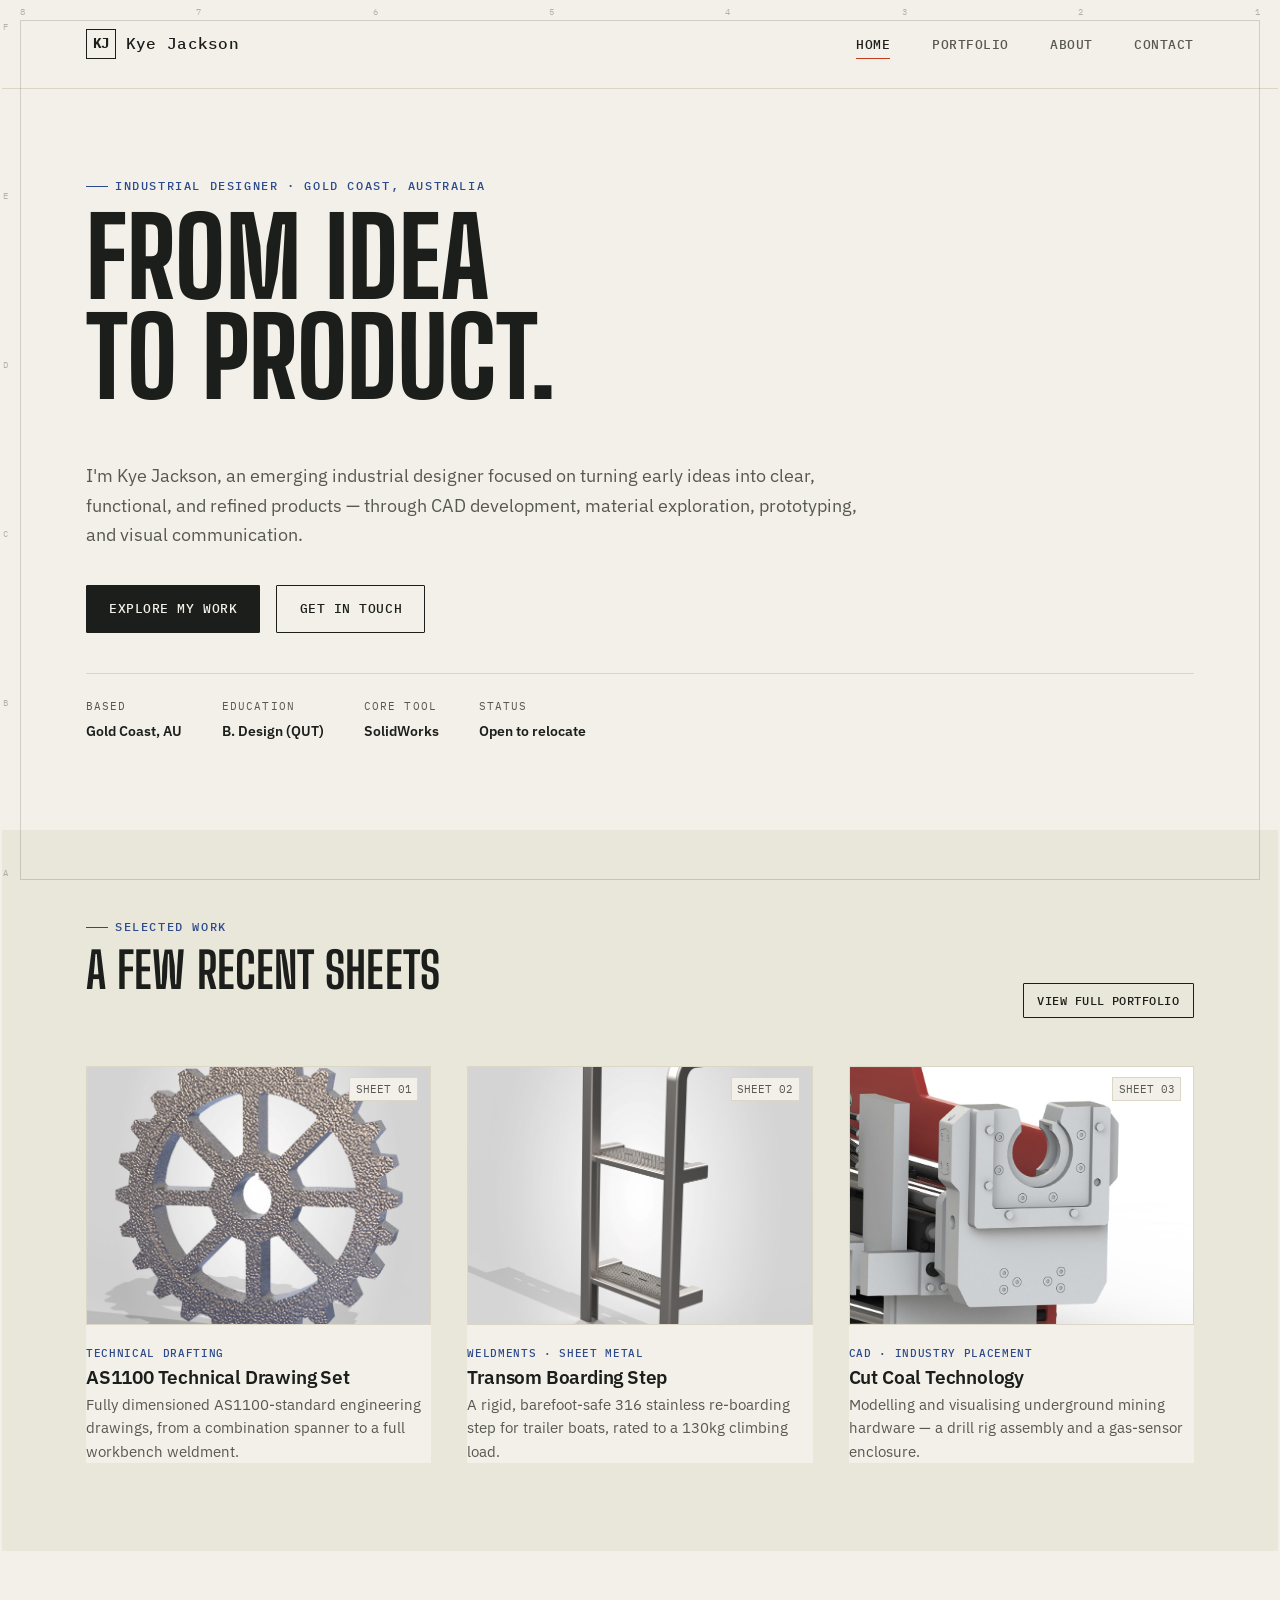
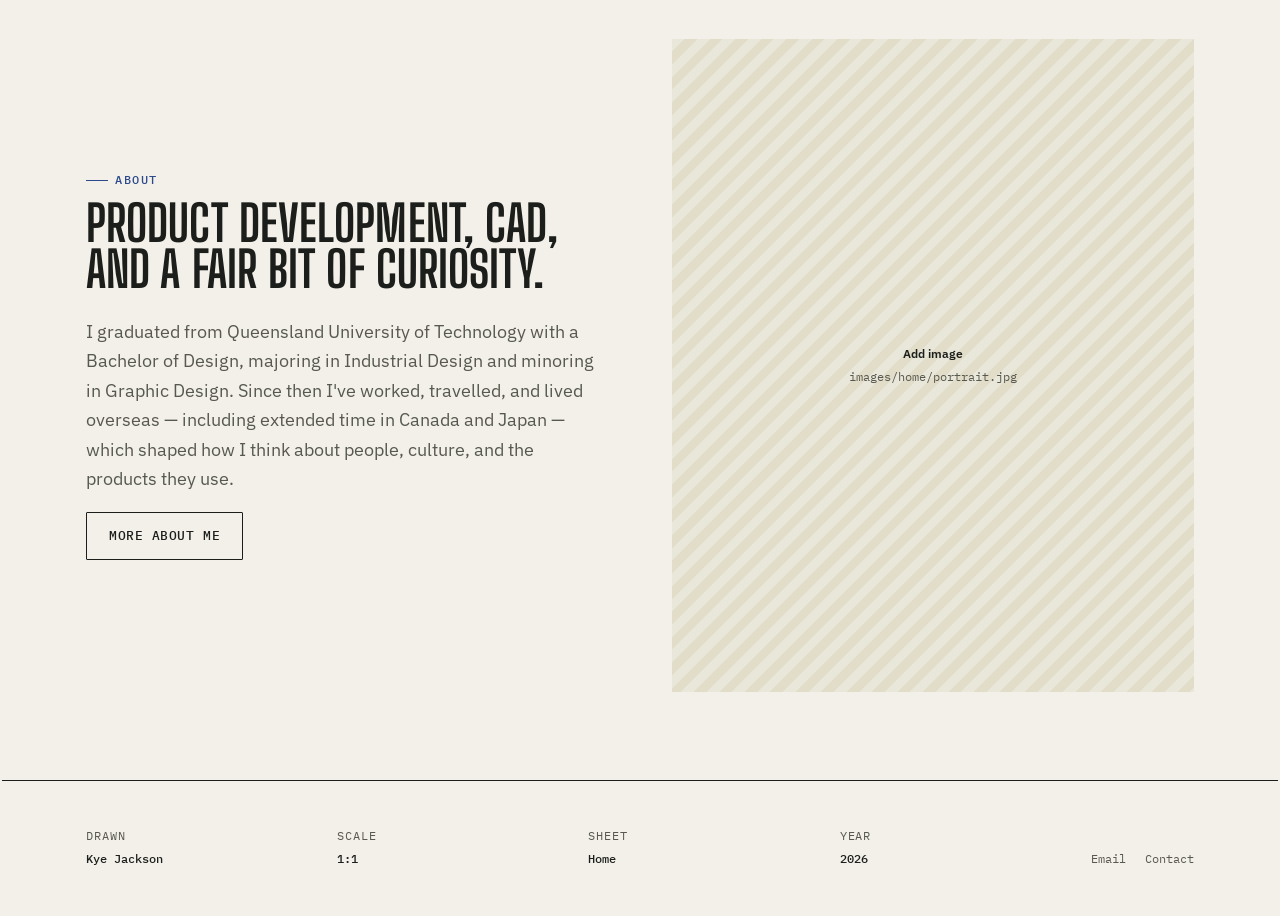
==== index.html @ 8d2ecda6 "Initial commit: portfolio site ready for deploy Static HTML/CSS/JS portfolio replacing the Squarespa" ====
<!doctype html>
<html lang="en-AU">
<head>
<meta charset="UTF-8" />
<meta name="viewport" content="width=device-width, initial-scale=1.0" />
<title>Kye Jackson — Industrial Designer</title>
<meta name="description" content="Kye Jackson is an emerging industrial designer based on the Gold Coast, Australia, focused on turning early ideas into clear, functional, refined products." />
<link rel="canonical" href="https://kyejackson.com/" />
<link rel="icon" href="images/favicon.svg" type="image/svg+xml" />
<link rel="icon" href="images/favicon-32.png" sizes="32x32" />
<link rel="apple-touch-icon" href="images/apple-touch-icon.png" />
<meta name="theme-color" content="#f2f0e8" />
<meta property="og:type" content="website" />
<meta property="og:site_name" content="Kye Jackson" />
<meta property="og:url" content="https://kyejackson.com/" />
<meta property="og:title" content="Kye Jackson — Industrial Designer" />
<meta property="og:description" content="Kye Jackson is an emerging industrial designer based on the Gold Coast, Australia, focused on turning early ideas into clear, functional, refined products." />
<meta property="og:image" content="https://kyejackson.com/images/og-card.jpg" />
<meta property="og:image:width" content="1200" />
<meta property="og:image:height" content="630" />
<meta name="twitter:card" content="summary_large_image" />
<meta name="twitter:title" content="Kye Jackson — Industrial Designer" />
<meta name="twitter:description" content="Kye Jackson is an emerging industrial designer based on the Gold Coast, Australia, focused on turning early ideas into clear, functional, refined products." />
<meta name="twitter:image" content="https://kyejackson.com/images/og-card.jpg" />
<link rel="preconnect" href="https://fonts.googleapis.com">
<link rel="preconnect" href="https://fonts.gstatic.com" crossorigin>
<link href="https://fonts.googleapis.com/css2?family=Big+Shoulders+Display:wght@700;800;900&family=IBM+Plex+Mono:wght@400;500&family=IBM+Plex+Sans:wght@400;500;600&display=swap" rel="stylesheet">
<link rel="stylesheet" href="css/style.css" />
</head>
<body data-sheet="HOME">

<header class="site-header">
  <div class="container nav">
    <a href="index.html" class="nav-logo"><span class="mark">KJ</span>Kye Jackson</a>
    <button class="nav-toggle" aria-label="Toggle menu" aria-expanded="false">
      <span></span><span></span><span></span>
    </button>
    <ul class="nav-links">
      <li><a href="index.html" aria-current="page">Home</a></li>
      <li><a href="portfolio.html">Portfolio</a></li>
      <li><a href="about.html">About</a></li>
      <li><a href="contact.html">Contact</a></li>
    </ul>
  </div>
</header>

<main>

  <section class="hero container">
    <span class="eyebrow">Industrial Designer · Gold Coast, Australia</span>
    <h1>From idea<br>to product.</h1>
    <p class="lede">I'm Kye Jackson, an emerging industrial designer focused on turning early ideas into clear, functional, and refined products — through CAD development, material exploration, prototyping, and visual communication.</p>
    <div class="hero-actions">
      <a href="portfolio.html" class="btn btn-primary">Explore My Work</a>
      <a href="contact.html" class="btn btn-secondary">Get In Touch</a>
    </div>
    <dl class="hero-meta">
      <div><dt>Based</dt><dd>Gold Coast, AU</dd></div>
      <div><dt>Education</dt><dd>B. Design (QUT)</dd></div>
      <div><dt>Core Tool</dt><dd>SolidWorks</dd></div>
      <div><dt>Status</dt><dd>Open to relocate</dd></div>
    </dl>
  </section>

  <section class="section section-alt">
    <div class="container">
      <div class="section-head">
        <div>
          <span class="eyebrow">Selected Work</span>
          <h2 class="mt-0">A few recent sheets</h2>
        </div>
        <a href="portfolio.html" class="btn btn-secondary btn-sm">View full portfolio</a>
      </div>

      <div class="featured-grid">

        <a href="projects/as1100-technical-drafting.html" class="project-card">
          <div class="project-thumb">
            <span class="corner tl"></span><span class="corner br"></span>
            <span class="sheet-no">SHEET 01</span>
            <img src="images/as1100/gear-render-cast.jpg" alt="Cast-textured render of the timing gear from the AS1100 drawing set." />
          </div>
          <span class="tag">Technical Drafting</span>
          <h3>AS1100 Technical Drawing Set</h3>
          <p>Fully dimensioned AS1100-standard engineering drawings, from a combination spanner to a full workbench weldment.</p>
        </a>

        <a href="projects/transom-boarding-step.html" class="project-card">
          <div class="project-thumb">
            <span class="corner tl"></span><span class="corner br"></span>
            <span class="sheet-no">SHEET 02</span>
            <img src="images/transom/hero.jpg" alt="Render of a stainless steel transom boarding step." />
          </div>
          <span class="tag">Weldments · Sheet Metal</span>
          <h3>Transom Boarding Step</h3>
          <p>A rigid, barefoot-safe 316 stainless re-boarding step for trailer boats, rated to a 130kg climbing load.</p>
        </a>

        <a href="projects/cut-coal-technology-cad.html" class="project-card">
          <div class="project-thumb">
            <span class="corner tl"></span><span class="corner br"></span>
            <span class="sheet-no">SHEET 03</span>
            <img src="images/coal-cad/drill-rig-2.jpg" alt="Render of a mining drill rig assembly." />
          </div>
          <span class="tag">CAD · Industry Placement</span>
          <h3>Cut Coal Technology</h3>
          <p>Modelling and visualising underground mining hardware — a drill rig assembly and a gas-sensor enclosure.</p>
        </a>

      </div>
    </div>
  </section>

  <section class="section">
    <div class="container split">
      <div class="split-content">
        <span class="eyebrow">About</span>
        <h2>Product development, CAD, and a fair bit of curiosity.</h2>
        <p class="lede">I graduated from Queensland University of Technology with a Bachelor of Design, majoring in Industrial Design and minoring in Graphic Design. Since then I've worked, travelled, and lived overseas — including extended time in Canada and Japan — which shaped how I think about people, culture, and the products they use.</p>
        <a href="about.html" class="btn btn-secondary">More about me</a>
      </div>
      <div class="split-media">
        <div class="placeholder-thumb">
          <span><strong>Add image</strong>images/home/portrait.jpg</span>
        </div>
      </div>
    </div>
  </section>

</main>

<footer class="site-footer">
  <div class="container">
    <dl class="title-block">
      <div><dt>Drawn</dt><dd>Kye Jackson</dd></div>
      <div><dt>Scale</dt><dd>1:1</dd></div>
      <div><dt>Sheet</dt><dd>Home</dd></div>
      <div><dt>Year</dt><dd><span id="year"></span></dd></div>
      <div class="footer-links">
        <a href="mailto:kyejackoson@gmail.com">Email</a>
        <a href="contact.html">Contact</a>
      </div>
    </dl>
  </div>
</footer>

<script src="js/main.js"></script>
<script>document.getElementById("year").textContent = new Date().getFullYear();</script>
</body>
</html>
---- css/style.css ----
/* ==========================================================================
   Kye Jackson — Industrial Design Portfolio
   Design system: drafting-sheet chrome, blueprint/redline accents,
   condensed industrial display type + monospace spec type.
   ========================================================================== */

:root {
  --paper: #f2f0e8;
  --paper-dim: #e9e6da;
  --line: #dbd6c6;
  --ink: #1c1e1b;
  --ink-soft: #57584f;
  --blueprint: #2c4a8c;
  --blueprint-dim: #dfe4ee;
  --redline: #c23b1e;
  --redline-text: #9e2f17;

  --font-display: "Big Shoulders Display", "Arial Narrow", sans-serif;
  --font-body: "IBM Plex Sans", -apple-system, "Segoe UI", sans-serif;
  --font-mono: "IBM Plex Mono", ui-monospace, "SF Mono", Consolas, monospace;

  --container: 1180px;
  --frame-inset: 16px;
  --nav-h: 88px;
  --radius: 1px;
}

* { box-sizing: border-box; }
html { scroll-behavior: smooth; }

body {
  margin: 0;
  font-family: var(--font-body);
  background: var(--paper);
  color: var(--ink);
  -webkit-font-smoothing: antialiased;
  line-height: 1.6;
}

img { max-width: 100%; display: block; }
a { color: inherit; text-decoration: none; }

h1, h2, h3, h4 {
  font-family: var(--font-display);
  font-weight: 700;
  text-transform: uppercase;
  line-height: 0.92;
  letter-spacing: 0.002em;
  margin: 0 0 0.5em;
}

h1 { font-size: clamp(3.2rem, 9vw, 6.8rem); font-weight: 800; }
h2 { font-size: clamp(2rem, 4.4vw, 3.1rem); }
h3 { font-family: var(--font-body); font-weight: 600; text-transform: none; font-size: 1.2rem; letter-spacing: -0.01em; }

p { margin: 0 0 1em; color: var(--ink); max-width: 62ch; }

.mono {
  font-family: var(--font-mono);
  letter-spacing: 0.02em;
}

.eyebrow {
  display: flex;
  align-items: center;
  gap: 0.6em;
  font-family: var(--font-mono);
  font-size: 0.72rem;
  font-weight: 500;
  letter-spacing: 0.14em;
  text-transform: uppercase;
  color: var(--blueprint);
  margin-bottom: 1em;
}
.eyebrow::before {
  content: "";
  width: 22px;
  height: 1px;
  background: var(--blueprint);
  display: inline-block;
}

.lede {
  font-size: 1.15rem;
  color: var(--ink-soft);
  max-width: 42em;
}

.container {
  max-width: var(--container);
  margin: 0 auto;
  padding: 0 2.25rem;
}

/* ---------- Buttons ---------- */
.btn {
  display: inline-flex;
  align-items: center;
  gap: 0.6em;
  padding: 0.95em 1.7em;
  border-radius: var(--radius);
  font-family: var(--font-mono);
  font-weight: 500;
  font-size: 0.82rem;
  letter-spacing: 0.04em;
  text-transform: uppercase;
  border: 1px solid var(--ink);
  transition: background 0.15s ease, color 0.15s ease, border-color 0.15s ease;
}
.btn-primary { background: var(--ink); color: var(--paper); }
.btn-primary:hover { background: var(--blueprint); border-color: var(--blueprint); }
.btn-secondary { background: transparent; color: var(--ink); border-color: var(--ink); }
.btn-secondary:hover { background: var(--ink); color: var(--paper); }
.btn-sm { padding: 0.65em 1.2em; font-size: 0.72rem; }

/* ---------- Drafting-sheet frame (injected by main.js) ---------- */
.sheet-frame {
  position: fixed;
  inset: 0;
  pointer-events: none;
  z-index: 60;
  display: none;
}
.sheet-frame__border {
  position: absolute;
  inset: var(--frame-inset);
  border: 1px solid var(--ink);
  opacity: 0.16;
}
.sheet-frame__ticks-x,
.sheet-frame__ticks-y {
  position: absolute;
  display: flex;
  color: var(--ink-soft);
  opacity: 0.4;
  font-family: var(--font-mono);
  font-size: 9px;
  letter-spacing: 0.05em;
}
.sheet-frame__ticks-x {
  top: calc(var(--frame-inset) - 15px);
  left: var(--frame-inset);
  right: var(--frame-inset);
  justify-content: space-between;
}
.sheet-frame__ticks-y {
  top: var(--frame-inset);
  bottom: var(--frame-inset);
  left: calc(var(--frame-inset) - 17px);
  flex-direction: column;
  justify-content: space-between;
}
@media (min-width: 900px) {
  .sheet-frame { display: block; }
  :root { --frame-inset: 20px; }
  body { padding: 0 2px; }
}

/* ---------- Nav ---------- */
.site-header {
  position: sticky;
  top: 0;
  z-index: 50;
  background: rgba(242, 240, 232, 0.92);
  backdrop-filter: blur(6px);
  border-bottom: 1px solid var(--line);
}
.nav {
  height: var(--nav-h);
  display: flex;
  align-items: center;
  justify-content: space-between;
}
.nav-logo {
  font-family: var(--font-mono);
  font-weight: 500;
  font-size: 1rem;
  letter-spacing: 0.02em;
  display: flex;
  align-items: center;
  gap: 0.6em;
}
.nav-logo .mark {
  width: 30px;
  height: 30px;
  border: 1px solid var(--ink);
  display: flex;
  align-items: center;
  justify-content: center;
  font-weight: 700;
  font-size: 0.85rem;
}
.nav-links {
  display: flex;
  align-items: center;
  gap: 2.6rem;
  list-style: none;
  margin: 0;
  padding: 0;
}
.nav-links a {
  position: relative;
  font-family: var(--font-mono);
  font-size: 0.8rem;
  font-weight: 500;
  letter-spacing: 0.04em;
  text-transform: uppercase;
  color: var(--ink-soft);
  padding: 0.3em 0;
}
.nav-links a::after {
  content: "";
  position: absolute;
  left: 0; right: 100%;
  bottom: -2px;
  height: 1px;
  background: var(--redline);
  transition: right 0.22s ease;
}
.nav-links a:hover,
.nav-links a[aria-current="page"] { color: var(--ink); }
.nav-links a:hover::after,
.nav-links a[aria-current="page"]::after { right: 0; }

.nav-toggle {
  display: none;
  flex-direction: column;
  gap: 5px;
  background: none;
  border: none;
  padding: 8px;
  cursor: pointer;
}
.nav-toggle span { width: 22px; height: 2px; background: var(--ink); }

/* ---------- Hero ---------- */
/* padding-top/bottom only: .hero is combined with .container on the same
   element, and a shorthand `padding` here would zero out .container's
   left/right padding since both set the same property. */
.hero { padding-top: 5.5rem; padding-bottom: 4.5rem; }
.hero-meta {
  display: flex;
  gap: 2.5rem;
  margin-top: 2.5rem;
  padding-top: 1.5rem;
  border-top: 1px solid var(--line);
  flex-wrap: wrap;
}
.hero-meta div dt {
  font-family: var(--font-mono);
  font-size: 0.68rem;
  text-transform: uppercase;
  letter-spacing: 0.1em;
  color: var(--ink-soft);
  margin-bottom: 0.35em;
}
.hero-meta div dd { margin: 0; font-weight: 600; font-size: 0.9rem; }
.hero-actions { display: flex; gap: 1rem; margin-top: 2.2rem; flex-wrap: wrap; }

/* ---------- Sections ---------- */
.section { padding: 5.5rem 0; position: relative; }
.section-alt { background: var(--paper-dim); }
.section-rule {
  border: none;
  border-top: 1px solid var(--line);
  margin: 0;
}
.section-head {
  display: flex;
  align-items: flex-end;
  justify-content: space-between;
  gap: 2rem;
  margin-bottom: 3rem;
  flex-wrap: wrap;
}
.section-head .lede { margin: 0; }
.section-index {
  font-family: var(--font-mono);
  font-size: 0.78rem;
  color: var(--ink-soft);
  white-space: nowrap;
}

/* ---------- Project grid / cards ---------- */
.project-grid { display: grid; grid-template-columns: repeat(2, 1fr); gap: 3px; }
.project-card { display: block; background: var(--paper); }
.project-thumb {
  position: relative;
  aspect-ratio: 4 / 3;
  background: var(--paper-dim);
  border: 1px solid var(--line);
  overflow: hidden;
  margin-bottom: 1.2rem;
}
.project-thumb img { width: 100%; height: 100%; object-fit: cover; transition: transform 0.4s ease; }
.project-card:hover .project-thumb img { transform: scale(1.03); }

.project-thumb .corner {
  position: absolute;
  width: 14px; height: 14px;
  border-color: var(--redline);
  opacity: 0;
  transition: opacity 0.2s ease;
}
.project-thumb .corner.tl { top: 8px; left: 8px; border-top: 1.5px solid; border-left: 1.5px solid; }
.project-thumb .corner.br { bottom: 8px; right: 8px; border-bottom: 1.5px solid; border-right: 1.5px solid; }
.project-card:hover .corner { opacity: 0.9; }

.project-thumb .sheet-no {
  position: absolute;
  top: 10px; right: 12px;
  font-family: var(--font-mono);
  font-size: 0.68rem;
  color: var(--ink-soft);
  background: var(--paper);
  padding: 0.2em 0.5em;
  border: 1px solid var(--line);
}

.placeholder-thumb {
  width: 100%;
  height: 100%;
  display: flex;
  align-items: center;
  justify-content: center;
  text-align: center;
  padding: 1rem;
  font-family: var(--font-mono);
  font-size: 0.72rem;
  color: var(--ink-soft);
  background: repeating-linear-gradient(135deg, var(--paper-dim), var(--paper-dim) 9px, #e2ddc9 9px, #e2ddc9 18px);
}
.placeholder-thumb strong { display: block; font-family: var(--font-body); color: var(--ink); font-weight: 600; margin-bottom: 0.4em; }

.project-card .tag {
  font-family: var(--font-mono);
  font-size: 0.7rem;
  font-weight: 500;
  letter-spacing: 0.06em;
  text-transform: uppercase;
  color: var(--blueprint);
  margin-bottom: 0.5em;
  display: block;
}
.project-card h3 { margin-bottom: 0.35em; }
.project-card p { color: var(--ink-soft); font-size: 0.92rem; margin: 0; }
.project-card .scale-tag {
  font-family: var(--font-mono);
  font-size: 0.68rem;
  color: var(--ink-soft);
  margin-top: 0.6em;
  display: block;
}

.coming-soon { opacity: 0.55; }
.coming-soon .project-thumb { cursor: default; }

/* padding around grid cells so the 3px gap reads as hairline rules on paper */
.project-grid .project-card { padding: 0 1.6rem 2.4rem 0; }
.project-grid .project-card:nth-child(2n) { padding-right: 0; padding-left: 1.6rem; }

/* ---------- Featured strip on home ---------- */
.featured-grid { display: grid; grid-template-columns: repeat(3, 1fr); gap: 2.25rem; }

/* ---------- Split (about blurb) ---------- */
.split { display: grid; grid-template-columns: 1fr 1fr; gap: 4rem; align-items: center; }
.split-media .placeholder-thumb,
.split-media img { aspect-ratio: 4 / 5; }
.split-media img { width: 100%; height: 100%; object-fit: cover; border: 1px solid var(--line); }

/* ---------- Skills list ---------- */
.tag-list { display: flex; flex-wrap: wrap; gap: 0.6rem; margin-top: 1.2rem; padding: 0; }
.tag-list li {
  list-style: none;
  padding: 0.5em 1em;
  border: 1px solid var(--ink);
  font-family: var(--font-mono);
  font-size: 0.78rem;
  letter-spacing: 0.02em;
  color: var(--ink);
}

/* ---------- Case study page ---------- */
.case-hero { padding-top: 3.5rem; }
.case-meta {
  display: grid;
  grid-template-columns: repeat(4, auto);
  gap: 2.5rem;
  margin-top: 2.5rem;
  padding: 1.6rem 0;
  border-top: 1px solid var(--ink);
  border-bottom: 1px solid var(--ink);
}
.case-meta div dt {
  font-family: var(--font-mono);
  font-size: 0.68rem;
  text-transform: uppercase;
  letter-spacing: 0.1em;
  color: var(--ink-soft);
  margin-bottom: 0.4em;
}
.case-meta div dd { margin: 0; font-weight: 600; font-size: 0.95rem; }

.case-hero-image {
  margin-top: 3rem;
  aspect-ratio: 16 / 9;
  background: var(--paper-dim);
  border: 1px solid var(--line);
  overflow: hidden;
}
.case-hero-image img { width: 100%; height: 100%; object-fit: cover; }
.case-hero-image .zoom-link { width: 100%; height: 100%; }

/* Hero showing a full drawing sheet: match A3 landscape and contain it. */
.case-hero-image--sheet { aspect-ratio: 1.414 / 1; background: #fff; }
.case-hero-image--sheet img { object-fit: contain; }

/* Hero for wide 2:1 studio render plates. */
.case-hero-image--pano { aspect-ratio: 2.05 / 1; }

/* Hero for a square render — keeps it from being cropped to a letterbox. */
.case-hero-image--square { aspect-ratio: 1 / 1; max-width: 620px; }

.case-section { padding: 4rem 0; border-bottom: 1px solid var(--line); }
.case-section:last-of-type { border-bottom: none; }
.case-section-inner { display: grid; grid-template-columns: 220px 1fr; gap: 3rem; }
.case-section-inner h2 { margin: 0; font-size: 1.5rem; }
.case-section-inner .sheet-label {
  display: block;
  font-family: var(--font-mono);
  font-size: 0.7rem;
  color: var(--redline-text);
  letter-spacing: 0.06em;
  margin-bottom: 0.8em;
}

.case-gallery { display: grid; grid-template-columns: repeat(2, 1fr); gap: 1.25rem; align-items: start; }
.case-gallery .placeholder-thumb, .case-gallery img { aspect-ratio: 4 / 3; }
/* Renders are square, so a 1:1 cell fills edge to edge with no empty bars;
   drawing sheets keep the wider cell that suits an A3 landscape page. */
.render-cell img { aspect-ratio: 1 / 1; }
/* contain, not cover: renders are square and drawing sheets are A3 landscape —
   cropping either one to the cell ratio cuts off the part being shown. */
.case-gallery img {
  width: 100%;
  border: 1px solid var(--line);
  object-fit: contain;
  background: #fff;
}
.case-gallery.full { grid-template-columns: 1fr; }
.case-gallery.full .placeholder-thumb, .case-gallery.full img { aspect-ratio: 16 / 9; }

/* Renders shot on a black backdrop: fill the cell edge to edge on a matching
   ground, so they read as deliberate dark plates rather than a black rectangle
   letterboxed inside a white box. */
.plate-dark img {
  object-fit: cover;
  background: #0d0d0d;
  border-color: #0d0d0d;
}

.case-gallery.three { grid-template-columns: repeat(3, 1fr); }
.case-gallery.four { grid-template-columns: repeat(4, 1fr); }
/* Wide studio renders: 2:1 plates that shouldn't be squeezed into a 4:3 cell. */
.case-gallery.wide img { aspect-ratio: 2 / 1; object-fit: cover; }
.case-gallery.three img, .case-gallery.four img { aspect-ratio: 1 / 1; }

/* Numbered step captions for process sequences. */
.step-caption { counter-increment: step; }
.case-gallery.steps { counter-reset: step; }
.step-caption span:first-child::before {
  content: counter(step, decimal-leading-zero) " — ";
  color: var(--redline-text);
}

/* A3 landscape sheet — sized to the drawing's own ratio so nothing is cropped. */
.sheet-figure { margin: 0; }
.sheet-figure img {
  width: 100%;
  aspect-ratio: 1.414 / 1;
  object-fit: contain;
  background: #fff;
  border: 1px solid var(--line);
}

.drawing-cell { display: flex; flex-direction: column; }

/* Compact comparison table — reads like a spec block on a drawing sheet, not a
   data grid. Scrolls inside itself on narrow screens so the page never does. */
.spec-table-wrap { overflow-x: auto; margin: 1.5rem 0 0; }
.spec-table {
  width: 100%;
  min-width: 560px;
  border-collapse: collapse;
  font-size: 0.88rem;
}
.spec-table th, .spec-table td {
  text-align: left;
  vertical-align: top;
  padding: 0.75rem 1rem 0.75rem 0;
  border-bottom: 1px solid var(--line);
}
.spec-table thead th {
  font-family: var(--font-mono);
  font-size: 0.68rem;
  text-transform: uppercase;
  letter-spacing: 0.08em;
  color: var(--ink-soft);
  font-weight: 500;
  border-bottom-color: var(--ink);
  padding-bottom: 0.6rem;
}
.spec-table tbody th { font-weight: 600; padding-right: 1.5rem; white-space: nowrap; }
.spec-table td { color: var(--ink-soft); }
.spec-table td.verdict { font-family: var(--font-mono); font-size: 0.78rem; color: var(--redline-text); white-space: nowrap; }
.spec-table td.verdict[data-rank="keep"] { color: var(--blueprint); }

/* ---------- Zoomable images + lightbox ---------- */
.zoomable { cursor: zoom-in; }
.zoom-link { display: block; position: relative; }
.zoom-link::after {
  content: "⤢";
  position: absolute;
  top: 10px; right: 10px;
  width: 26px; height: 26px;
  display: flex; align-items: center; justify-content: center;
  background: var(--paper);
  border: 1px solid var(--line);
  color: var(--ink-soft);
  font-size: 13px;
  opacity: 0;
  transition: opacity 0.18s ease;
}
.zoom-link:hover::after, .zoom-link:focus-visible::after { opacity: 1; }

.lightbox {
  position: fixed;
  inset: 0;
  z-index: 100;
  background: rgba(20, 21, 19, 0.92);
  display: flex;
  flex-direction: column;
  align-items: center;
  justify-content: center;
  padding: 3.5rem 1.5rem 1.5rem;
  opacity: 0;
  pointer-events: none;
  transition: opacity 0.2s ease;
}
.lightbox[open], .lightbox.is-open { opacity: 1; pointer-events: auto; }
.lightbox img {
  max-width: 100%;
  max-height: calc(100vh - 8rem);
  object-fit: contain;
  background: #fff;
  cursor: zoom-in;
}
.lightbox img.is-zoomed { cursor: zoom-out; max-width: none; max-height: none; }
.lightbox__scroll {
  max-width: 100%;
  max-height: calc(100vh - 8rem);
  overflow: auto;
  display: flex;
  align-items: center;
  justify-content: center;
}
.lightbox__bar {
  position: absolute;
  top: 0; left: 0; right: 0;
  height: 3.5rem;
  display: flex;
  align-items: center;
  justify-content: space-between;
  gap: 1rem;
  padding: 0 1.25rem;
  font-family: var(--font-mono);
  font-size: 0.75rem;
  letter-spacing: 0.05em;
  text-transform: uppercase;
  color: rgba(242, 240, 232, 0.75);
}
.lightbox__bar a { color: rgba(242, 240, 232, 0.75); border-bottom: 1px solid transparent; }
.lightbox__bar a:hover { color: #fff; border-color: #fff; }
.lightbox__close {
  background: none;
  border: 1px solid rgba(242, 240, 232, 0.35);
  color: rgba(242, 240, 232, 0.85);
  font-family: var(--font-mono);
  font-size: 0.75rem;
  letter-spacing: 0.05em;
  padding: 0.5em 0.9em;
  cursor: pointer;
}
.lightbox__close:hover { color: #fff; border-color: #fff; }
body.lightbox-open { overflow: hidden; }

@media (prefers-reduced-motion: reduce) {
  .lightbox, .zoom-link::after { transition: none; }
}

.cell-caption {
  font-family: var(--font-mono);
  font-size: 0.68rem;
  letter-spacing: 0.05em;
  text-transform: uppercase;
  color: var(--ink-soft);
  margin: 0.6rem 0 0;
  display: flex;
  justify-content: space-between;
  gap: 1rem;
  align-items: baseline;
}
.cell-caption a { color: var(--blueprint); border-bottom: 1px solid transparent; }
.cell-caption a:hover { border-color: var(--blueprint); }

.next-project { padding-top: 4.5rem; padding-bottom: 4.5rem; text-align: center; border-top: 1px solid var(--ink); }
.next-project .eyebrow { justify-content: center; }
.next-project h2 a:hover { color: var(--blueprint); }

/* ---------- Contact ---------- */
.contact-grid { display: grid; grid-template-columns: 1fr 1fr; gap: 4.5rem; }
.form-field { margin-bottom: 1.5rem; }
.form-field label {
  display: block;
  font-family: var(--font-mono);
  font-size: 0.75rem;
  text-transform: uppercase;
  letter-spacing: 0.05em;
  color: var(--ink-soft);
  margin-bottom: 0.6em;
}
.form-field input, .form-field textarea {
  width: 100%;
  padding: 0.9em 1em;
  border: 1px solid var(--ink);
  border-radius: var(--radius);
  background: var(--paper);
  font-family: var(--font-body);
  font-size: 0.95rem;
  color: var(--ink);
}
.form-field input:focus, .form-field textarea:focus { outline: 2px solid var(--blueprint); outline-offset: 1px; }
.form-note { font-size: 0.82rem; color: var(--ink-soft); margin-top: 1rem; }
.form-status { margin-top: 1rem; font-size: 0.9rem; font-weight: 600; font-family: var(--font-mono); }
.form-status[data-state="success"] { color: #2c6a45; }
.form-status[data-state="error"] { color: var(--redline-text); }

.contact-info dl { margin: 2rem 0 0; }
.contact-info dt { font-family: var(--font-mono); font-size: 0.68rem; text-transform: uppercase; letter-spacing: 0.08em; color: var(--ink-soft); margin-bottom: 0.4em; }
.contact-info dd { margin: 0 0 1.8rem; font-size: 1.05rem; font-weight: 500; }
.contact-info dd a:hover { color: var(--blueprint); }

/* ---------- Footer — title block ---------- */
.site-footer { border-top: 1px solid var(--ink); padding: 2.2rem 0; }
.title-block {
  display: grid;
  grid-template-columns: repeat(4, 1fr) auto;
  gap: 1.5rem;
  align-items: end;
  font-family: var(--font-mono);
  font-size: 0.72rem;
}
.title-block dt { text-transform: uppercase; letter-spacing: 0.08em; color: var(--ink-soft); margin-bottom: 0.4em; }
.title-block dd { margin: 0; color: var(--ink); font-weight: 500; }
.title-block .footer-links { display: flex; gap: 1.2rem; justify-self: end; }
.title-block .footer-links a { color: var(--ink-soft); }
.title-block .footer-links a:hover { color: var(--blueprint); }

/* ---------- Utility ---------- */
.mt-0 { margin-top: 0; }

/* ---------- Responsive ---------- */
@media (max-width: 860px) {
  .nav-links {
    position: fixed;
    top: var(--nav-h);
    left: 0; right: 0;
    background: var(--paper);
    border-bottom: 1px solid var(--line);
    flex-direction: column;
    align-items: flex-start;
    padding: 1.5rem 2rem;
    gap: 1.3rem;
    transform: translateY(-8px);
    opacity: 0;
    pointer-events: none;
    transition: opacity 0.15s ease, transform 0.15s ease;
  }
  .nav-links.open { opacity: 1; transform: translateY(0); pointer-events: auto; }
  .nav-toggle { display: flex; }

  .project-grid, .featured-grid, .split, .contact-grid, .case-gallery { grid-template-columns: 1fr; }
  .project-grid .project-card,
  .project-grid .project-card:nth-child(2n) { padding: 0 0 2.4rem; }
  .case-section-inner { grid-template-columns: 1fr; gap: 1rem; }
  .case-meta { grid-template-columns: repeat(2, 1fr); gap: 1.5rem 2rem; }
  .split { gap: 2rem; }
  .split-media { order: -1; }
  .title-block { grid-template-columns: 1fr 1fr; }
  .title-block .footer-links { grid-column: 1 / -1; justify-self: start; margin-top: 0.5rem; }
}
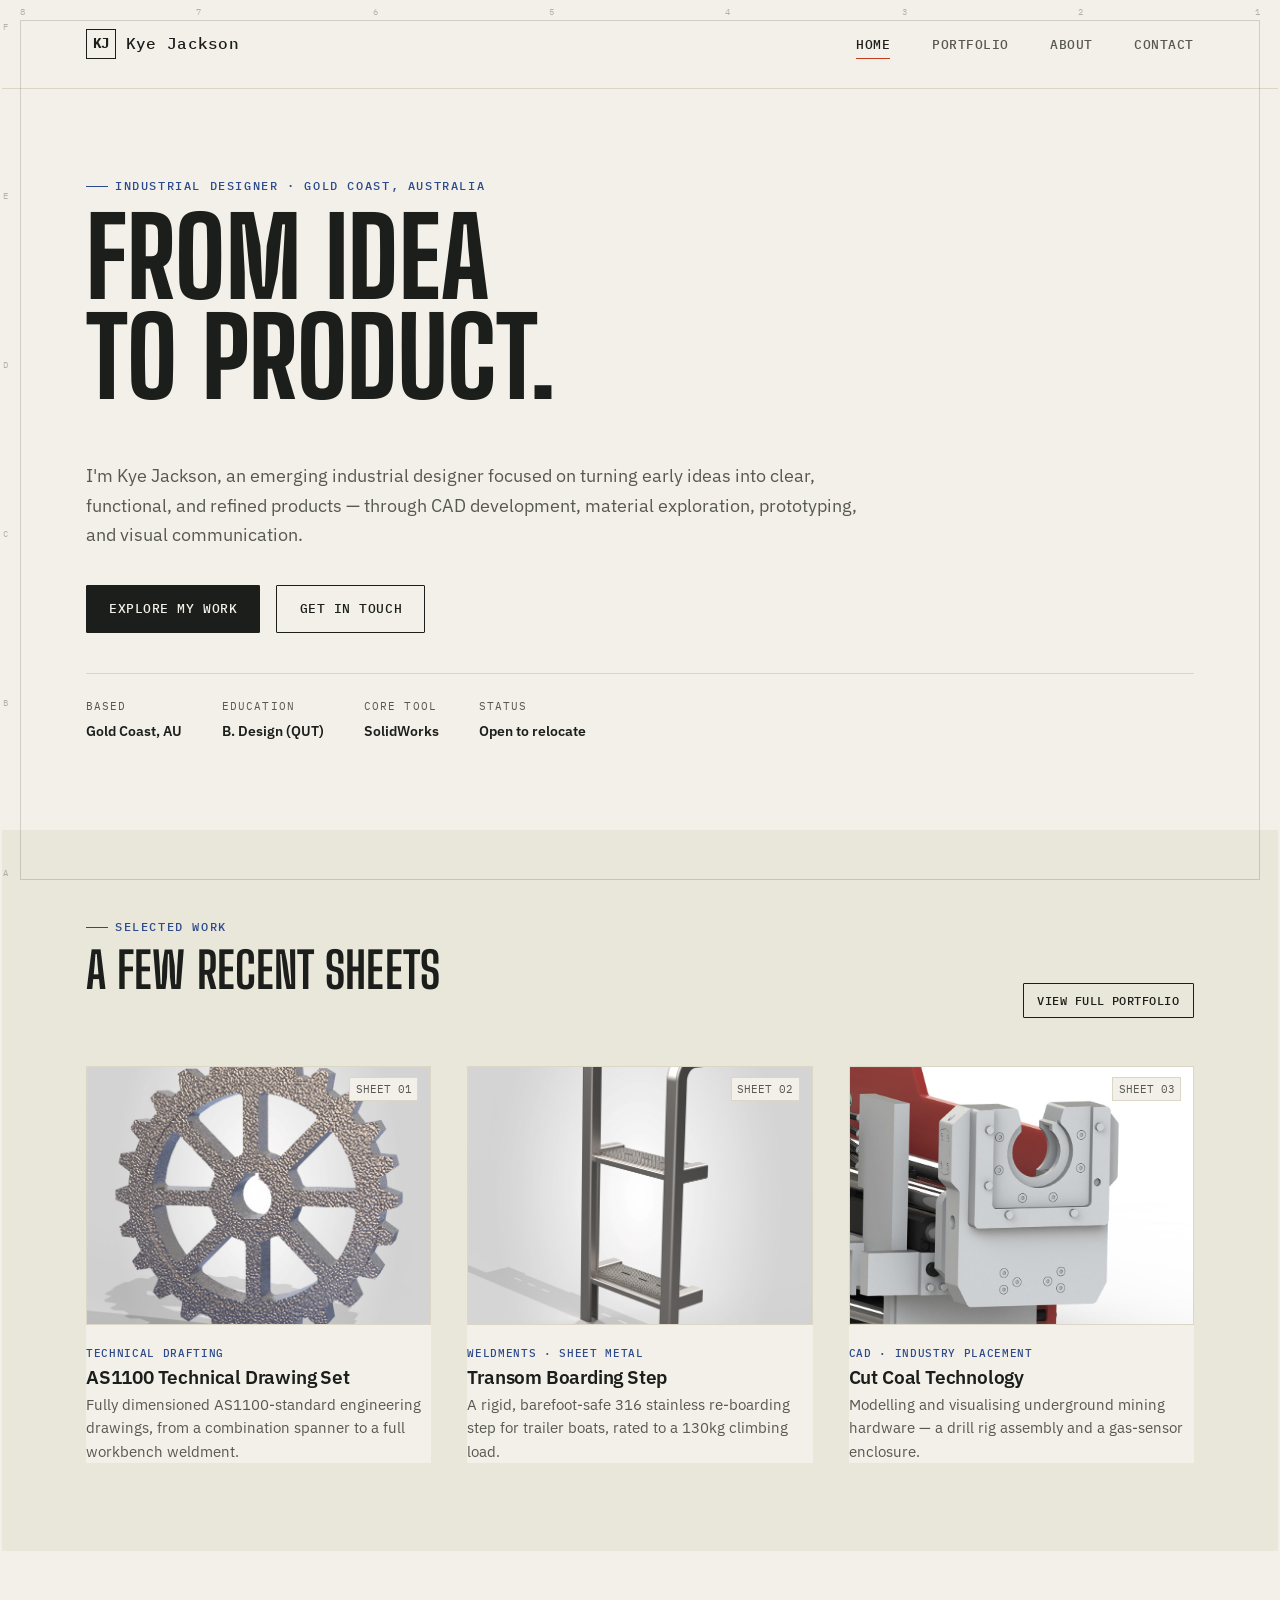
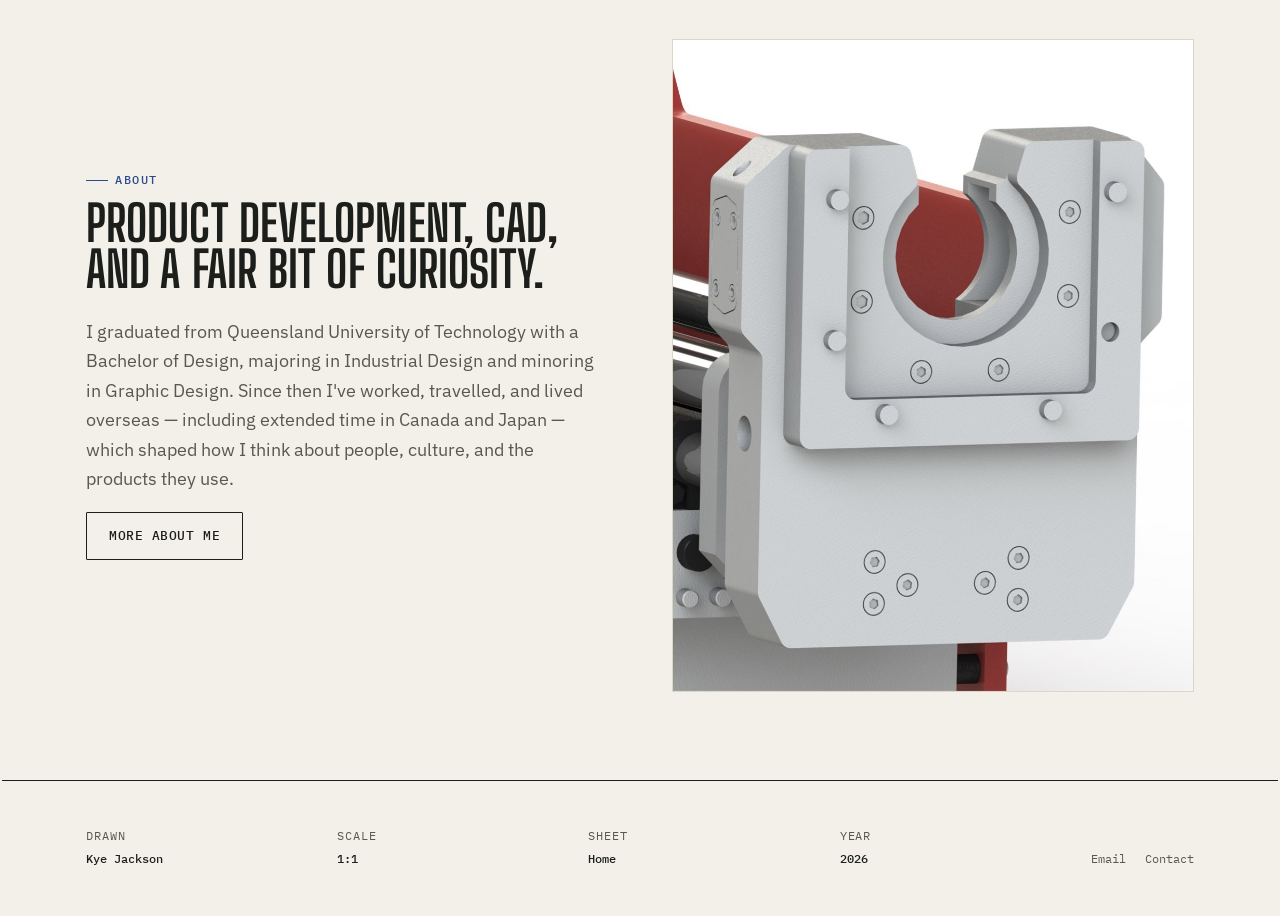
==== commit d2962e92: "Replace portrait placeholders with product renders The About page and the homepage About section bot" ====
--- a/index.html
+++ b/index.html
@@ -120,9 +120,9 @@
         <a href="about.html" class="btn btn-secondary">More about me</a>
       </div>
       <div class="split-media">
-        <div class="placeholder-thumb">
-          <span><strong>Add image</strong>images/home/portrait.jpg</span>
-        </div>
+        <img src="images/home/drill-rig-detail.jpg"
+             alt="Close-up render of a mining drill rig rod-clamp assembly in machined aluminium against a red chassis."
+             width="1000" height="1250" />
       </div>
     </div>
   </section>
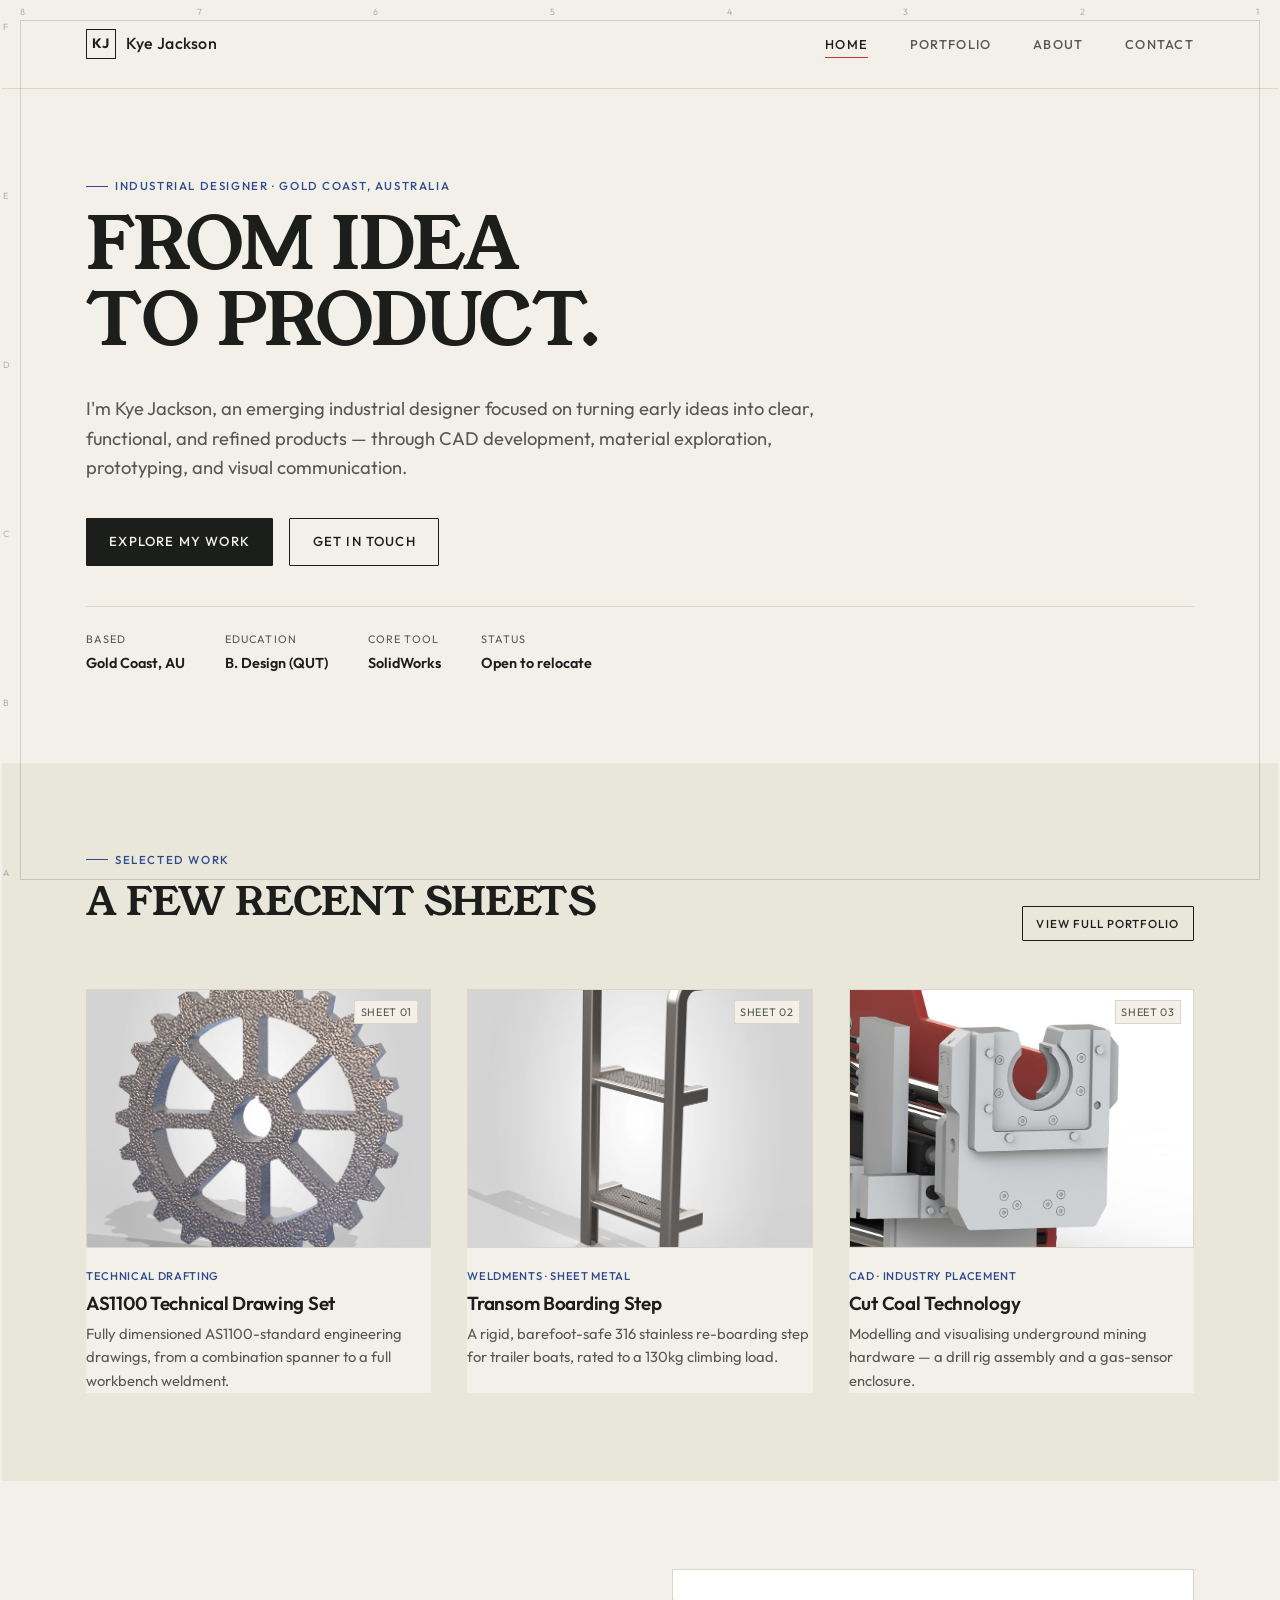
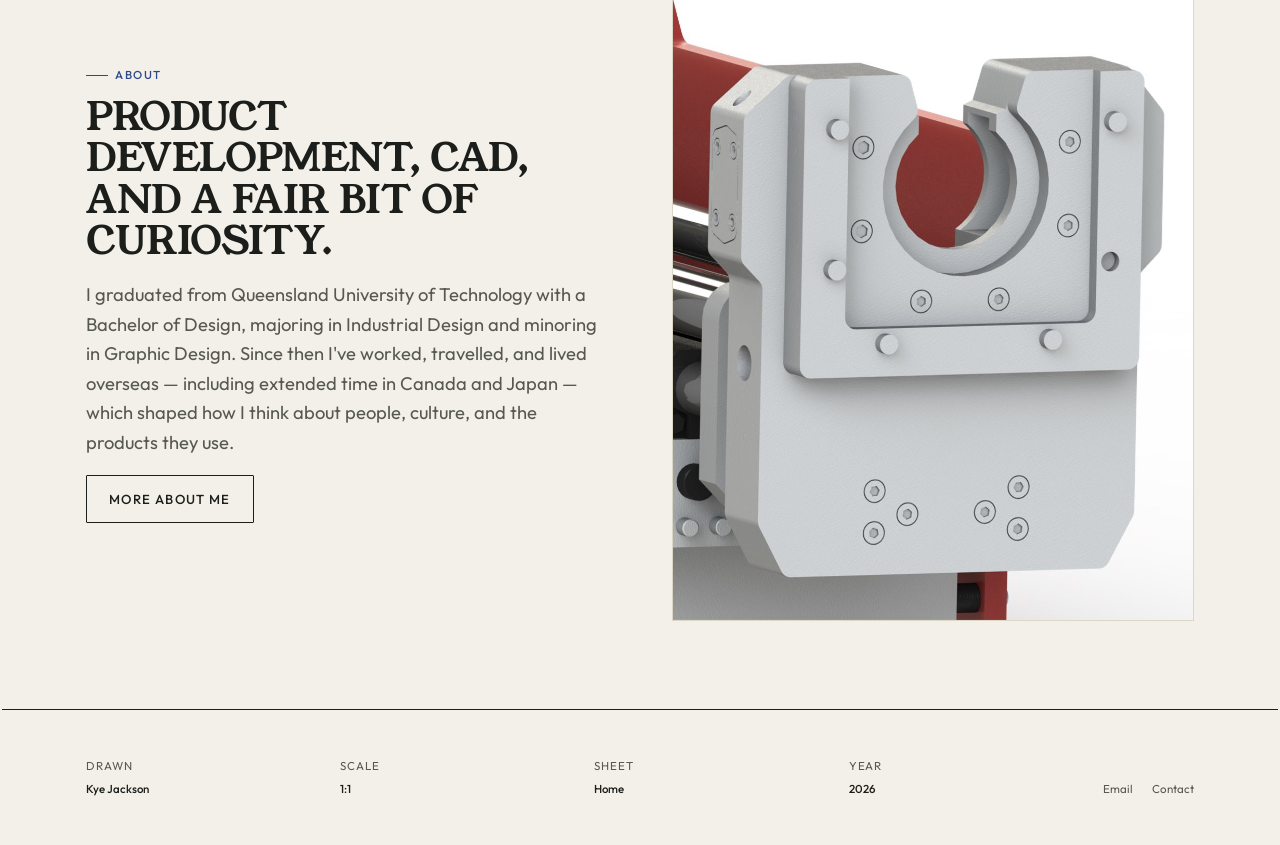
==== commit d6cdb249: "Set titles in Young Serif, body and labels in Outfit Replaces the three-family type system (Big Shou" ====
--- a/index.html
+++ b/index.html
@@ -24,7 +24,7 @@
 <meta name="twitter:image" content="https://kyejackson.com/images/og-card.jpg" />
 <link rel="preconnect" href="https://fonts.googleapis.com">
 <link rel="preconnect" href="https://fonts.gstatic.com" crossorigin>
-<link href="https://fonts.googleapis.com/css2?family=Big+Shoulders+Display:wght@700;800;900&family=IBM+Plex+Mono:wght@400;500&family=IBM+Plex+Sans:wght@400;500;600&display=swap" rel="stylesheet">
+<link href="https://fonts.googleapis.com/css2?family=Outfit:wght@400;500;600;700&family=Young+Serif&display=swap" rel="stylesheet">
 <link rel="stylesheet" href="css/style.css" />
 </head>
 <body data-sheet="HOME">
--- a/css/style.css
+++ b/css/style.css
@@ -1,7 +1,7 @@
 /* ==========================================================================
    Kye Jackson — Industrial Design Portfolio
    Design system: drafting-sheet chrome, blueprint/redline accents,
-   condensed industrial display type + monospace spec type.
+   Young Serif display + Outfit body and spec labels.
    ========================================================================== */
 
 :root {
@@ -15,9 +15,10 @@
   --redline: #c23b1e;
   --redline-text: #9e2f17;
 
-  --font-display: "Big Shoulders Display", "Arial Narrow", sans-serif;
-  --font-body: "IBM Plex Sans", -apple-system, "Segoe UI", sans-serif;
-  --font-mono: "IBM Plex Mono", ui-monospace, "SF Mono", Consolas, monospace;
+  --font-display: "Young Serif", Georgia, "Times New Roman", serif;
+  --font-body: "Outfit", -apple-system, "Segoe UI", sans-serif;
+  --font-label: "Outfit", -apple-system, "Segoe UI", sans-serif;
+  --font-code: ui-monospace, "SF Mono", Consolas, monospace;
 
   --container: 1180px;
   --frame-inset: 16px;
@@ -42,21 +43,27 @@
 
 h1, h2, h3, h4 {
   font-family: var(--font-display);
-  font-weight: 700;
-  text-transform: uppercase;
-  line-height: 0.92;
-  letter-spacing: 0.002em;
+  font-weight: 400;
+  text-transform: uppercase;
+  line-height: 1.05;
+  letter-spacing: -0.01em;
   margin: 0 0 0.5em;
 }
 
-h1 { font-size: clamp(3.2rem, 9vw, 6.8rem); font-weight: 800; }
-h2 { font-size: clamp(2rem, 4.4vw, 3.1rem); }
-h3 { font-family: var(--font-body); font-weight: 600; text-transform: none; font-size: 1.2rem; letter-spacing: -0.01em; }
+/* Young Serif ships one weight only (400). It is drawn heavy enough to carry a
+   hero without a bold, so there is no 700 to reach for — set font-weight here,
+   not per-element, or the browser synthesises a smeared fake bold. Its serifs
+   also need more air than the old condensed caps did, hence the looser leading
+   and near-neutral tracking. h3 is pulled back to Outfit on purpose: the serif
+   is reserved for big display moments, and card titles read better in the sans. */
+h1 { font-size: clamp(2.6rem, 6.2vw, 4.5rem); }
+h2 { font-size: clamp(1.7rem, 3.4vw, 2.45rem); }
+h3 { font-family: var(--font-body); font-weight: 600; text-transform: none; font-size: 1.18rem; letter-spacing: -0.015em; line-height: 1.28; }
 
 p { margin: 0 0 1em; color: var(--ink); max-width: 62ch; }
 
 .mono {
-  font-family: var(--font-mono);
+  font-family: var(--font-code);
   letter-spacing: 0.02em;
 }
 
@@ -64,7 +71,7 @@
   display: flex;
   align-items: center;
   gap: 0.6em;
-  font-family: var(--font-mono);
+  font-family: var(--font-label);
   font-size: 0.72rem;
   font-weight: 500;
   letter-spacing: 0.14em;
@@ -99,10 +106,10 @@
   gap: 0.6em;
   padding: 0.95em 1.7em;
   border-radius: var(--radius);
-  font-family: var(--font-mono);
+  font-family: var(--font-label);
   font-weight: 500;
   font-size: 0.82rem;
-  letter-spacing: 0.04em;
+  letter-spacing: 0.09em;
   text-transform: uppercase;
   border: 1px solid var(--ink);
   transition: background 0.15s ease, color 0.15s ease, border-color 0.15s ease;
@@ -133,7 +140,7 @@
   display: flex;
   color: var(--ink-soft);
   opacity: 0.4;
-  font-family: var(--font-mono);
+  font-family: var(--font-label);
   font-size: 9px;
   letter-spacing: 0.05em;
 }
@@ -172,7 +179,7 @@
   justify-content: space-between;
 }
 .nav-logo {
-  font-family: var(--font-mono);
+  font-family: var(--font-label);
   font-weight: 500;
   font-size: 1rem;
   letter-spacing: 0.02em;
@@ -200,10 +207,10 @@
 }
 .nav-links a {
   position: relative;
-  font-family: var(--font-mono);
+  font-family: var(--font-label);
   font-size: 0.8rem;
   font-weight: 500;
-  letter-spacing: 0.04em;
+  letter-spacing: 0.1em;
   text-transform: uppercase;
   color: var(--ink-soft);
   padding: 0.3em 0;
@@ -247,7 +254,7 @@
   flex-wrap: wrap;
 }
 .hero-meta div dt {
-  font-family: var(--font-mono);
+  font-family: var(--font-label);
   font-size: 0.68rem;
   text-transform: uppercase;
   letter-spacing: 0.1em;
@@ -275,7 +282,7 @@
 }
 .section-head .lede { margin: 0; }
 .section-index {
-  font-family: var(--font-mono);
+  font-family: var(--font-label);
   font-size: 0.78rem;
   color: var(--ink-soft);
   white-space: nowrap;
@@ -309,8 +316,9 @@
 .project-thumb .sheet-no {
   position: absolute;
   top: 10px; right: 12px;
-  font-family: var(--font-mono);
+  font-family: var(--font-label);
   font-size: 0.68rem;
+  letter-spacing: 0.06em;
   color: var(--ink-soft);
   background: var(--paper);
   padding: 0.2em 0.5em;
@@ -325,7 +333,7 @@
   justify-content: center;
   text-align: center;
   padding: 1rem;
-  font-family: var(--font-mono);
+  font-family: var(--font-label);
   font-size: 0.72rem;
   color: var(--ink-soft);
   background: repeating-linear-gradient(135deg, var(--paper-dim), var(--paper-dim) 9px, #e2ddc9 9px, #e2ddc9 18px);
@@ -333,7 +341,7 @@
 .placeholder-thumb strong { display: block; font-family: var(--font-body); color: var(--ink); font-weight: 600; margin-bottom: 0.4em; }
 
 .project-card .tag {
-  font-family: var(--font-mono);
+  font-family: var(--font-label);
   font-size: 0.7rem;
   font-weight: 500;
   letter-spacing: 0.06em;
@@ -345,7 +353,7 @@
 .project-card h3 { margin-bottom: 0.35em; }
 .project-card p { color: var(--ink-soft); font-size: 0.92rem; margin: 0; }
 .project-card .scale-tag {
-  font-family: var(--font-mono);
+  font-family: var(--font-label);
   font-size: 0.68rem;
   color: var(--ink-soft);
   margin-top: 0.6em;
@@ -374,7 +382,7 @@
   list-style: none;
   padding: 0.5em 1em;
   border: 1px solid var(--ink);
-  font-family: var(--font-mono);
+  font-family: var(--font-label);
   font-size: 0.78rem;
   letter-spacing: 0.02em;
   color: var(--ink);
@@ -392,7 +400,7 @@
   border-bottom: 1px solid var(--ink);
 }
 .case-meta div dt {
-  font-family: var(--font-mono);
+  font-family: var(--font-label);
   font-size: 0.68rem;
   text-transform: uppercase;
   letter-spacing: 0.1em;
@@ -424,10 +432,12 @@
 .case-section { padding: 4rem 0; border-bottom: 1px solid var(--line); }
 .case-section:last-of-type { border-bottom: none; }
 .case-section-inner { display: grid; grid-template-columns: 220px 1fr; gap: 3rem; }
-.case-section-inner h2 { margin: 0; font-size: 1.5rem; }
+/* Young Serif sets wider than the old condensed caps, and this heading lives in
+   a fixed 220px sidebar — 1.5rem pushed two-word headings onto a second line. */
+.case-section-inner h2 { margin: 0; font-size: 1.3rem; }
 .case-section-inner .sheet-label {
   display: block;
-  font-family: var(--font-mono);
+  font-family: var(--font-label);
   font-size: 0.7rem;
   color: var(--redline-text);
   letter-spacing: 0.06em;
@@ -459,6 +469,13 @@
   border-color: #0d0d0d;
 }
 
+/* Portrait studio renders: 2:3 plates, the ratio they come out of Visualize at. */
+.case-gallery.portrait img { aspect-ratio: 2 / 3; }
+
+/* In-context photo plate: carries its own ratio so a wide shot fills the cell
+   edge to edge instead of sitting letterboxed inside a 16:9 box. */
+.plate-photo img { aspect-ratio: 1.69 / 1; object-fit: cover; }
+
 .case-gallery.three { grid-template-columns: repeat(3, 1fr); }
 .case-gallery.four { grid-template-columns: repeat(4, 1fr); }
 /* Wide studio renders: 2:1 plates that shouldn't be squeezed into a 4:3 cell. */
@@ -501,7 +518,7 @@
   border-bottom: 1px solid var(--line);
 }
 .spec-table thead th {
-  font-family: var(--font-mono);
+  font-family: var(--font-label);
   font-size: 0.68rem;
   text-transform: uppercase;
   letter-spacing: 0.08em;
@@ -512,7 +529,7 @@
 }
 .spec-table tbody th { font-weight: 600; padding-right: 1.5rem; white-space: nowrap; }
 .spec-table td { color: var(--ink-soft); }
-.spec-table td.verdict { font-family: var(--font-mono); font-size: 0.78rem; color: var(--redline-text); white-space: nowrap; }
+.spec-table td.verdict { font-family: var(--font-label); font-size: 0.78rem; color: var(--redline-text); white-space: nowrap; }
 .spec-table td.verdict[data-rank="keep"] { color: var(--blueprint); }
 
 /* ---------- Zoomable images + lightbox ---------- */
@@ -573,7 +590,7 @@
   justify-content: space-between;
   gap: 1rem;
   padding: 0 1.25rem;
-  font-family: var(--font-mono);
+  font-family: var(--font-label);
   font-size: 0.75rem;
   letter-spacing: 0.05em;
   text-transform: uppercase;
@@ -585,7 +602,7 @@
   background: none;
   border: 1px solid rgba(242, 240, 232, 0.35);
   color: rgba(242, 240, 232, 0.85);
-  font-family: var(--font-mono);
+  font-family: var(--font-label);
   font-size: 0.75rem;
   letter-spacing: 0.05em;
   padding: 0.5em 0.9em;
@@ -599,7 +616,7 @@
 }
 
 .cell-caption {
-  font-family: var(--font-mono);
+  font-family: var(--font-label);
   font-size: 0.68rem;
   letter-spacing: 0.05em;
   text-transform: uppercase;
@@ -622,7 +639,7 @@
 .form-field { margin-bottom: 1.5rem; }
 .form-field label {
   display: block;
-  font-family: var(--font-mono);
+  font-family: var(--font-label);
   font-size: 0.75rem;
   text-transform: uppercase;
   letter-spacing: 0.05em;
@@ -641,14 +658,35 @@
 }
 .form-field input:focus, .form-field textarea:focus { outline: 2px solid var(--blueprint); outline-offset: 1px; }
 .form-note { font-size: 0.82rem; color: var(--ink-soft); margin-top: 1rem; }
-.form-status { margin-top: 1rem; font-size: 0.9rem; font-weight: 600; font-family: var(--font-mono); }
+.form-status { margin-top: 1rem; font-size: 0.9rem; font-weight: 600; font-family: var(--font-label); }
 .form-status[data-state="success"] { color: #2c6a45; }
 .form-status[data-state="error"] { color: var(--redline-text); }
 
 .contact-info dl { margin: 2rem 0 0; }
-.contact-info dt { font-family: var(--font-mono); font-size: 0.68rem; text-transform: uppercase; letter-spacing: 0.08em; color: var(--ink-soft); margin-bottom: 0.4em; }
+.contact-info dt { font-family: var(--font-label); font-size: 0.68rem; text-transform: uppercase; letter-spacing: 0.08em; color: var(--ink-soft); margin-bottom: 0.4em; }
 .contact-info dd { margin: 0 0 1.8rem; font-size: 1.05rem; font-weight: 500; }
 .contact-info dd a:hover { color: var(--blueprint); }
+
+/* Email-first contact block. Replaced the Netlify form, so the address itself
+   is the hero element here rather than a field label. */
+.contact-cta { border-top: 2px solid var(--ink); padding-top: 2rem; }
+.contact-email {
+  display: inline-block;
+  font-family: var(--font-label);
+  font-size: clamp(1rem, 2.4vw, 1.55rem);
+  font-weight: 500;
+  letter-spacing: -0.01em;
+  color: var(--ink);
+  overflow-wrap: anywhere;
+  padding-bottom: 0.12em;
+  border-bottom: 2px solid var(--redline);
+  margin: 1.6rem 0 2rem;
+  transition: color 0.15s ease, border-color 0.15s ease;
+}
+.contact-email:hover { color: var(--blueprint); border-bottom-color: var(--blueprint); }
+.contact-actions { display: flex; flex-wrap: wrap; gap: 0.9rem; }
+.contact-actions .btn { cursor: pointer; }
+.contact-info { border-top: 2px solid var(--ink); padding-top: 2rem; }
 
 /* ---------- Footer — title block ---------- */
 .site-footer { border-top: 1px solid var(--ink); padding: 2.2rem 0; }
@@ -657,7 +695,7 @@
   grid-template-columns: repeat(4, 1fr) auto;
   gap: 1.5rem;
   align-items: end;
-  font-family: var(--font-mono);
+  font-family: var(--font-label);
   font-size: 0.72rem;
 }
 .title-block dt { text-transform: uppercase; letter-spacing: 0.08em; color: var(--ink-soft); margin-bottom: 0.4em; }
